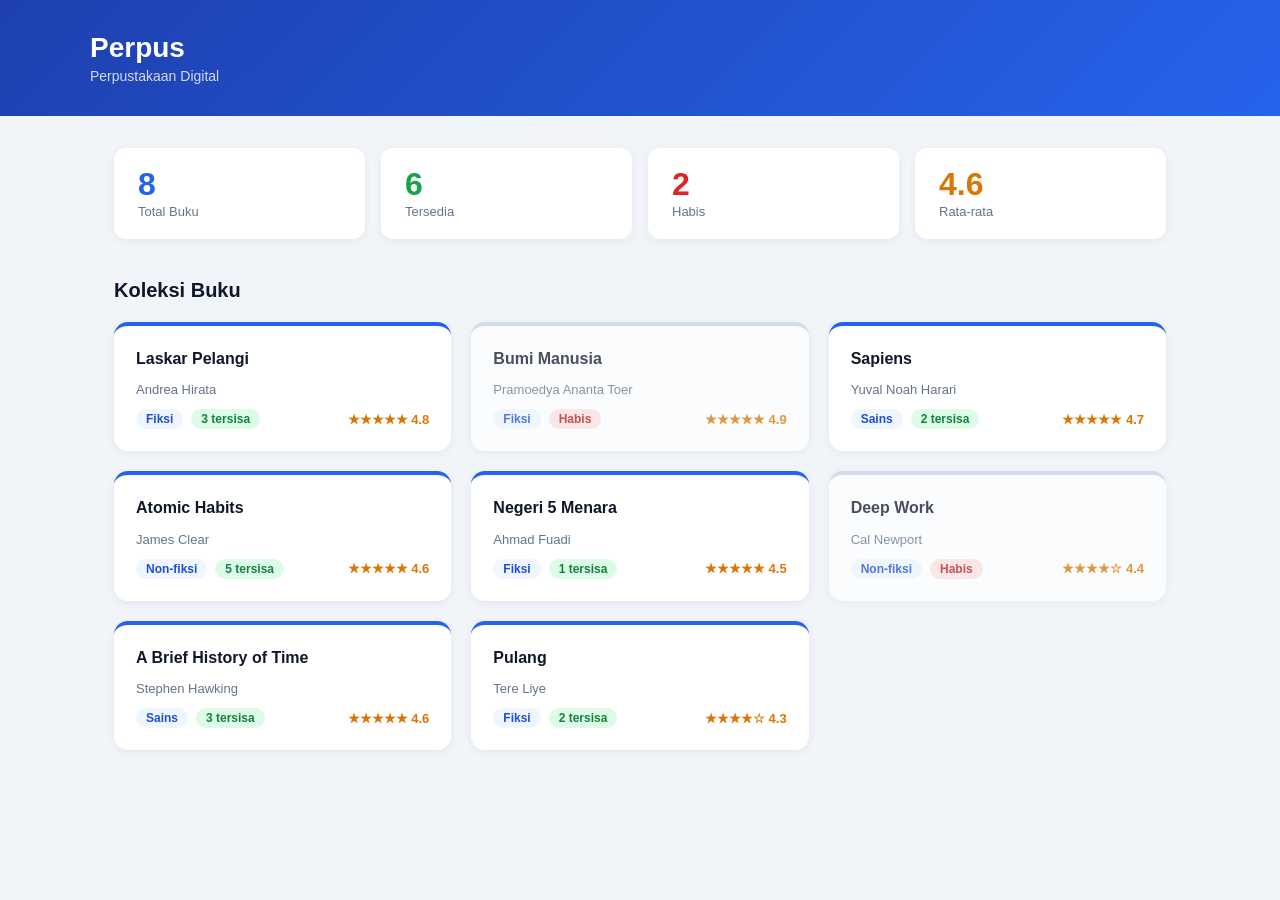
==== perpustakaan/index.html @ 8fdc8f6b ""BARU"" ====
<!DOCTYPE html>
<html lang="id">
<head>
  <meta charset="UTF-8">
  <meta name="viewport" content="width=device-width, initial-scale=1.0">
  <title>Perpus - Perpustakaan Digital</title>
  <link rel="stylesheet" href="/perpustakaan/style.css">
</head>
<body>
  <header class="header">
    <div class="header-inner">
      <h1 class="header-judul">Perpus</h1>
      <p class="header-subjudul">Perpustakaan Digital</p>
    </div>
  </header>
  <main class="main">
    <section class="seksi-statistik">
      <div id="ringkasan-statistik" class="grid-statistik">
        <!-- Kartu statistik dirender JavaScript -->
      </div>
    </section>
    <section class="seksi-koleksi">
      <h2 class="seksi-judul">Koleksi Buku</h2>
      <div id="kontainer-buku" class="grid-buku">
        <!-- Kartu buku dirender JavaScript -->
      </div>
    </section>
  </main>
  <script src="/perpustakaan/script.js"></script>
</body>
</html>
---- perpustakaan/style.css ----
*, *::before, *::after { 
  box-sizing: border-box; 
  margin: 0; 
  padding: 0; 
}
body {
  font-family: -apple-system, BlinkMacSystemFont, "Segoe UI", sans-serif;
  background: #f1f5f9;
  color: #1e293b;
  min-height: 100vh;
}
/* Header */
.header {
  background: linear-gradient(135deg, #1e40af, #2563eb);
  color: white;
  padding: 32px 24px;
}
.header-inner { max-width: 1100px; margin: 0 auto; }
.header-judul {
  font-size: 28px;
  font-weight: 800;
  margin-bottom: 4px;
}
.header-subjudul {
  font-size: 14px;
  opacity: 0.8;
}
/* Main */
.main {
  max-width: 1100px;
  margin: 0 auto;
  padding: 32px 24px;
}
/* Statistik */
.seksi-statistik { margin-bottom: 40px; }
.grid-statistik {
  display: grid;
  grid-template-columns: repeat(auto-fit, minmax(180px, 1fr));
  gap: 16px;
}
.kartu-statistik {
  background: white;
  border-radius: 12px;
  padding: 20px 24px;
  box-shadow: 0 2px 8px rgba(0,0,0,0.06);
  display: flex;
  flex-direction: column;
  gap: 4px;
}
.statistik-angka {
  font-size: 32px;
  font-weight: 800;
  line-height: 1;
}
.statistik-label {
  font-size: 13px;
  color: #64748b;
  font-weight: 500;
}
.statistik-biru .statistik-angka { color: #2563eb; }
.statistik-hijau .statistik-angka { color: #16a34a; }
.statistik-merah .statistik-angka { color: #dc2626; }
.statistik-kuning .statistik-angka { color: #d97706; }
/* Koleksi */
.seksi-judul {
  font-size: 20px;
  font-weight: 700;
  margin-bottom: 20px;
  color: #0f172a;
}
.grid-buku {
  display: grid;
  grid-template-columns: repeat(auto-fill, minmax(280px, 1fr));
  gap: 20px;
}
/* Kartu buku */
.kartu-buku {
  background: white;
  border-radius: 14px;
  padding: 22px;
  box-shadow: 0 2px 8px rgba(0,0,0,0.06);
  border-top: 4px solid #2563eb;
  display: flex;
  flex-direction: column;
  gap: 12px;
  transition: transform 0.2s, box-shadow 0.2s;
}
.kartu-buku:hover {
  transform: translateY(-3px);
  box-shadow: 0 8px 24px rgba(0,0,0,0.1);
}
.kartu-buku.habis {
  border-top-color: #cbd5e1;
  opacity: 0.75;
}
.kartu-judul {
  font-size: 16px;
  font-weight: 700;
  color: #0f172a;
  line-height: 1.4;
}
.kartu-penulis {
  font-size: 13px;
  color: #64748b;
}
.kartu-footer {
  display: flex;
  flex-wrap: wrap;
  align-items: center;
  gap: 8px;
  margin-top: auto;
}
/* Badge */
.badge {
  padding: 3px 10px;
  border-radius: 20px;
  font-size: 12px;
  font-weight: 600;
}
.badge-kategori {
  background: #eff6ff;
  color: #1d4ed8;
}
.badge-tersedia {
  background: #dcfce7;
  color: #15803d;
}
.badge-habis {
  background: #fee2e2;
  color: #b91c1c;
}
.kartu-rating {
  margin-left: auto;
  font-size: 13px;
  color: #d97706;
  font-weight: 700;
}
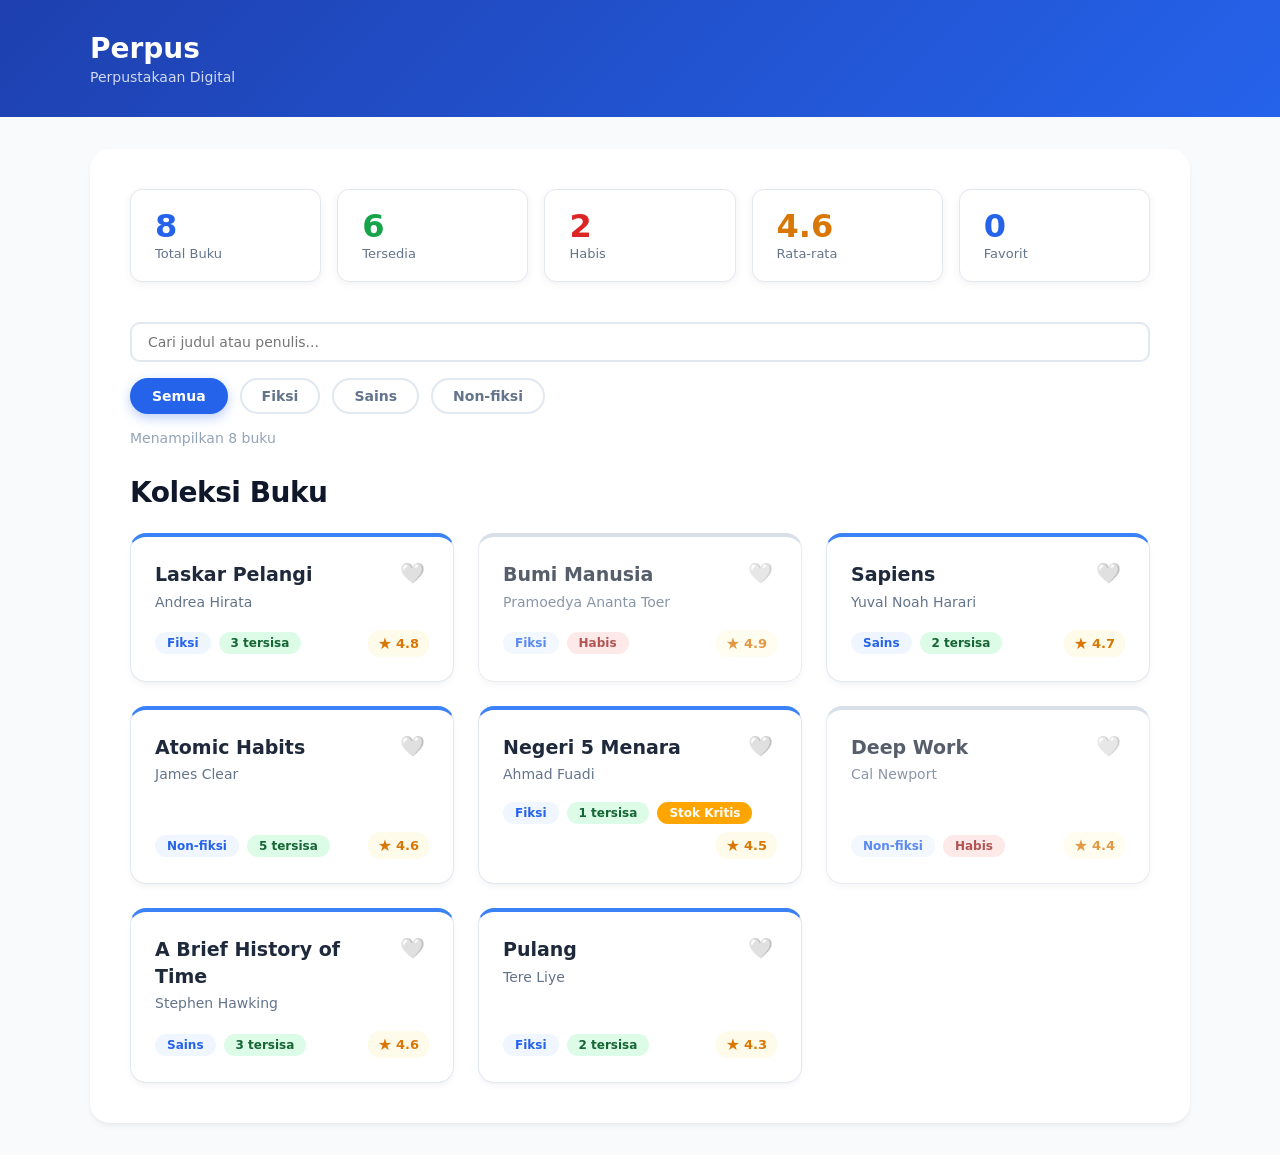
==== commit b0c82ac3: ""perpustakaan fadel"" ====
--- a/perpustakaan/index.html
+++ b/perpustakaan/index.html
@@ -4,7 +4,7 @@
   <meta charset="UTF-8">
   <meta name="viewport" content="width=device-width, initial-scale=1.0">
   <title>Perpus - Perpustakaan Digital</title>
-  <link rel="stylesheet" href="/perpustakaan/style.css">
+  <link rel="stylesheet" href="style.css">
 </head>
 <body>
   <header class="header">
@@ -13,12 +13,28 @@
       <p class="header-subjudul">Perpustakaan Digital</p>
     </div>
   </header>
+  
   <main class="main">
+    <!-- Bagian Statistik -->
     <section class="seksi-statistik">
       <div id="ringkasan-statistik" class="grid-statistik">
         <!-- Kartu statistik dirender JavaScript -->
       </div>
     </section>
+
+    <!-- Bagian Pencarian & Filter -->
+    <section style="margin-bottom: 24px;">
+      <div class="kotak-search">
+        <input type="text" id="input-search" class="input-search" placeholder="Cari judul atau penulis...">
+        <button id="tombol-hapus-search" class="tombol-hapus-search" style="display:none;">✖</button>
+      </div>
+      <div id="tombol-filter" class="grup-filter">
+        <!-- Tombol filter dirender JavaScript -->
+      </div>
+      <div id="info-jumlah" class="info-jumlah"></div>
+    </section>
+
+    <!-- Bagian Koleksi Buku -->
     <section class="seksi-koleksi">
       <h2 class="seksi-judul">Koleksi Buku</h2>
       <div id="kontainer-buku" class="grid-buku">
@@ -26,6 +42,7 @@
       </div>
     </section>
   </main>
-  <script src="/perpustakaan/script.js"></script>
+  
+  <script src="script.js"></script>
 </body>
 </html>
--- a/perpustakaan/style.css
+++ b/perpustakaan/style.css
@@ -1,15 +1,18 @@
+/* --- Base & Reset --- */
 *, *::before, *::after { 
   box-sizing: border-box; 
   margin: 0; 
   padding: 0; 
-}
+  font-family: 'Segoe UI', system-ui, -apple-system, sans-serif;
+}
+
 body {
-  font-family: -apple-system, BlinkMacSystemFont, "Segoe UI", sans-serif;
-  background: #f1f5f9;
-  color: #1e293b;
+  background-color: #f8fafc;
+  color: #334155;
   min-height: 100vh;
 }
-/* Header */
+
+/* --- Header --- */
 .header {
   background: linear-gradient(135deg, #1e40af, #2563eb);
   color: white;
@@ -25,13 +28,26 @@
   font-size: 14px;
   opacity: 0.8;
 }
-/* Main */
+
+/* --- Layout Utama --- */
 .main {
   max-width: 1100px;
-  margin: 0 auto;
-  padding: 32px 24px;
-}
-/* Statistik */
+  margin: 2rem auto;
+  background: white;
+  padding: 2.5rem;
+  border-radius: 20px;
+  box-shadow: 0 4px 6px -1px rgba(0, 0, 0, 0.05), 0 2px 4px -1px rgba(0, 0, 0, 0.03);
+}
+
+.seksi-judul {
+  font-size: 28px;
+  font-weight: 800;
+  color: #0f172a;
+  margin-bottom: 1.5rem;
+  letter-spacing: -0.5px;
+}
+
+/* --- Statistik --- */
 .seksi-statistik { margin-bottom: 40px; }
 .grid-statistik {
   display: grid;
@@ -43,6 +59,7 @@
   border-radius: 12px;
   padding: 20px 24px;
   box-shadow: 0 2px 8px rgba(0,0,0,0.06);
+  border: 1px solid #e2e8f0;
   display: flex;
   flex-direction: column;
   gap: 4px;
@@ -61,77 +78,191 @@
 .statistik-hijau .statistik-angka { color: #16a34a; }
 .statistik-merah .statistik-angka { color: #dc2626; }
 .statistik-kuning .statistik-angka { color: #d97706; }
-/* Koleksi */
-.seksi-judul {
-  font-size: 20px;
-  font-weight: 700;
-  margin-bottom: 20px;
-  color: #0f172a;
-}
+
+/* --- Pencarian & Filter --- */
+.kotak-search {
+  position: relative;
+  margin-bottom: 16px;
+}
+.input-search {
+  width: 100%;
+  padding: 10px 40px 10px 16px;
+  border: 2px solid #e2e8f0;
+  border-radius: 10px;
+  font-size: 14px;
+  color: #1e293b;
+  outline: none;
+  transition: border-color 0.2s;
+}
+.input-search:focus { border-color: #2563eb; }
+.tombol-hapus-search {
+  position: absolute;
+  right: 12px;
+  top: 50%;
+  transform: translateY(-50%);
+  background: none;
+  border: none;
+  color: #94a3b8;
+  font-size: 14px;
+  cursor: pointer;
+  padding: 4px;
+}
+.tombol-hapus-search:hover { color: #475569; }
+.grup-filter {
+  display: flex;
+  flex-wrap: wrap;
+  gap: 12px;
+  margin-bottom: 16px;
+}
+.tombol-filter {
+  padding: 8px 20px;
+  border: 2px solid #e2e8f0;
+  border-radius: 99px;
+  background: white;
+  color: #64748b;
+  font-size: 14px;
+  font-weight: 600;
+  cursor: pointer;
+  transition: all 0.3s ease;
+}
+.tombol-filter:hover {
+  border-color: #3b82f6;
+  color: #3b82f6;
+  background: #eff6ff;
+  transform: translateY(-1px);
+}
+.tombol-filter.aktif {
+  background: #2563eb;
+  border-color: #2563eb;
+  color: white;
+  box-shadow: 0 4px 12px rgba(37, 99, 235, 0.3);
+}
+.info-jumlah {
+  font-size: 14px;
+  color: #94a3b8;
+  margin-bottom: 30px;
+  font-weight: 500;
+}
+.highlight {
+  background-color: #fef08a;
+  border-radius: 2px;
+  padding: 0 1px;
+}
+
+/* --- Grid Buku & Kartu --- */
 .grid-buku {
   display: grid;
-  grid-template-columns: repeat(auto-fill, minmax(280px, 1fr));
-  gap: 20px;
-}
-/* Kartu buku */
+  grid-template-columns: repeat(auto-fill, minmax(300px, 1fr));
+  gap: 24px;
+}
 .kartu-buku {
   background: white;
-  border-radius: 14px;
-  padding: 22px;
-  box-shadow: 0 2px 8px rgba(0,0,0,0.06);
-  border-top: 4px solid #2563eb;
+  border-radius: 16px;
+  padding: 24px;
+  box-shadow: 0 4px 6px -1px rgba(0,0,0,0.05);
+  border: 1px solid #e2e8f0;
+  border-top: 4px solid #3b82f6;
+  transition: all 0.3s cubic-bezier(0.4, 0, 0.2, 1);
   display: flex;
   flex-direction: column;
-  gap: 12px;
-  transition: transform 0.2s, box-shadow 0.2s;
 }
 .kartu-buku:hover {
-  transform: translateY(-3px);
-  box-shadow: 0 8px 24px rgba(0,0,0,0.1);
+  transform: translateY(-6px);
+  box-shadow: 0 12px 24px -4px rgba(0,0,0,0.1);
+  border-top-color: #2563eb;
 }
 .kartu-buku.habis {
   border-top-color: #cbd5e1;
   opacity: 0.75;
 }
-.kartu-judul {
-  font-size: 16px;
+.kartu-buku.favorit {
+  border-top-color: #f59e0b;
+  box-shadow: 0 2px 8px rgba(245, 158, 11, 0.2);
+}
+.kartu-header {
+  display: flex;
+  justify-content: space-between;
+  align-items: flex-start;
+  gap: 8px;
+  margin-bottom: 6px;
+}
+.kartu-judul-buku {
+  font-size: 19px;
   font-weight: 700;
-  color: #0f172a;
+  color: #1e293b;
   line-height: 1.4;
-}
-.kartu-penulis {
-  font-size: 13px;
+  flex: 1;
+}
+.kartu-penulis-buku {
+  font-size: 14px;
   color: #64748b;
-}
-.kartu-footer {
-  display: flex;
+  margin-bottom: 20px;
+  font-weight: 500;
+}
+.kartu-meta {
+  display: flex;
+  gap: 8px;
   flex-wrap: wrap;
   align-items: center;
-  gap: 8px;
   margin-top: auto;
 }
-/* Badge */
-.badge {
-  padding: 3px 10px;
-  border-radius: 20px;
+
+/* --- Badges & Rating --- */
+.badge-kategori, .badge-stok-tersedia, .badge-stok-habis {
+  padding: 4px 12px;
+  border-radius: 99px;
   font-size: 12px;
-  font-weight: 600;
-}
-.badge-kategori {
-  background: #eff6ff;
-  color: #1d4ed8;
-}
-.badge-tersedia {
-  background: #dcfce7;
-  color: #15803d;
-}
-.badge-habis {
-  background: #fee2e2;
-  color: #b91c1c;
-}
+  font-weight: 700;
+}
+.badge-kategori { background: #eff6ff; color: #2563eb; }
+.badge-stok-tersedia { background: #dcfce7; color: #166534; }
+.badge-stok-habis { background: #fee2e2; color: #991b1b; }
 .kartu-rating {
-  margin-left: auto;
   font-size: 13px;
   color: #d97706;
   font-weight: 700;
+  margin-left: auto;
+  display: flex;
+  align-items: center;
+  gap: 4px;
+  background: #fffbeb;
+  padding: 4px 10px;
+  border-radius: 12px;
+}
+.kartu-rating::before { content: "★"; font-size: 16px; }
+
+/* --- Tombol Favorit --- */
+.tombol-favorit {
+  background: none;
+  border: none;
+  font-size: 20px;
+  cursor: pointer;
+  padding: 2px 4px;
+  border-radius: 6px;
+  line-height: 1;
+  transition: transform 0.15s;
+  flex-shrink: 0;
+}
+.tombol-favorit:hover { transform: scale(1.2); }
+.tombol-favorit.aktif { animation: detak 0.3s ease; }
+@keyframes detak {
+  0% { transform: scale(1); }
+  50% { transform: scale(1.35); }
+  100% { transform: scale(1); }
+}
+
+/* --- Pesan Kosong --- */
+.pesan-kosong {
+  grid-column: 1/-1;
+  text-align: center;
+  padding: 80px 20px;
+  color: #94a3b8;
+  background: #f8fafc;
+  border-radius: 16px;
+  border: 2px dashed #cbd5e1;
+}
+.pesan-kosong-ikon {
+  font-size: 64px;
+  display: block;
+  margin-bottom: 16px;
 }
